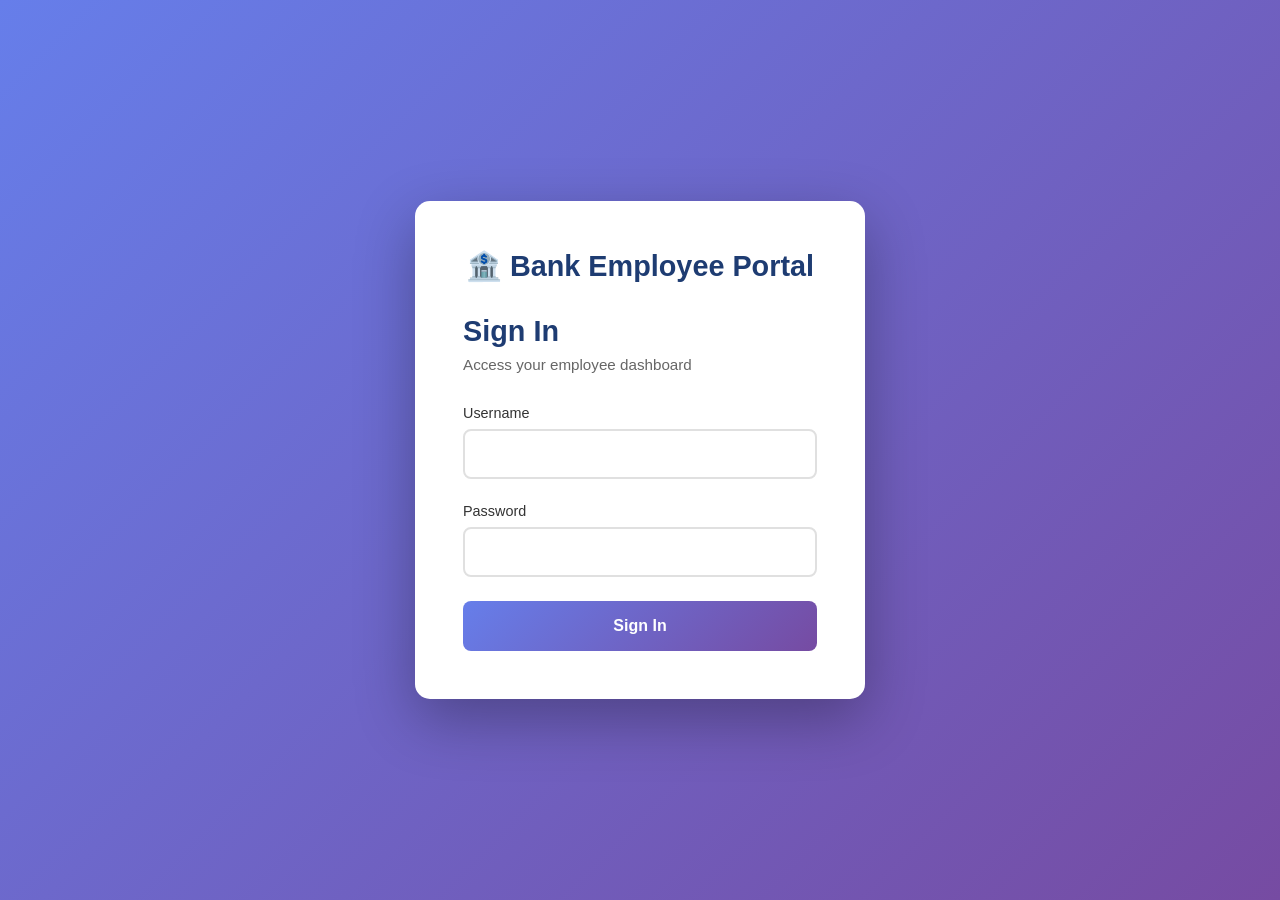
==== index.html @ 93890102 "Initial commit - Bank Employee Portal with watsonx Orchestrate" ====
<!DOCTYPE html>
<html lang="en">
<head>
    <meta charset="UTF-8">
    <meta name="viewport" content="width=device-width, initial-scale=1.0">
    <title>Hancock Whitney Employee Portal</title>
    <link rel="stylesheet" href="styles.css">
</head>
<body>
    <header>
        <div class="header-container">
            <div class="logo">
                <h1>🏦 Hancock Whitney Employee Portal</h1>
            </div>
            <nav>
                <ul>
                    <li><a href="#dashboard">Dashboard</a></li>
                    <li><a href="#customers">Customers</a></li>
                    <li><a href="#reports">Reports</a></li>
                    <li><a href="#help">Help</a></li>
                    <li><span id="userDisplay" class="user-display"></span></li>
                    <li><button onclick="logout()" class="logout-btn">Logout</button></li>
                </ul>
            </nav>
        </div>
    </header>

    <main>
        <div class="container">
            <section class="welcome-section">
                <h2>Welcome to Your Employee Portal</h2>
                <p>This website is for demo purposes only. Please click the chat in the bottom right corner to ask questions about policies and guidelines.</p>
            </section>

            <section class="quick-actions">
                <h3>Quick Actions</h3>
                <div class="action-grid">
                    <div class="action-card">
                        <div class="icon">👤</div>
                        <h4>Customer Lookup</h4>
                        <p>Search and view customer accounts</p>
                    </div>
                    <div class="action-card">
                        <div class="icon">💳</div>
                        <h4>Account Services</h4>
                        <p>Manage accounts and transactions</p>
                    </div>
                    <div class="action-card">
                        <div class="icon">📊</div>
                        <h4>Reports</h4>
                        <p>Generate and view reports</p>
                    </div>
                    <div class="action-card">
                        <div class="icon">🔒</div>
                        <h4>Security</h4>
                        <p>Fraud detection and alerts</p>
                    </div>
                </div>
            </section>

            <section class="assistant-info">
                <h3>Need Help?</h3>
                <p>Click the chat icon in the bottom right corner to speak with our AI assistant. Get instant help with:</p>
                <ul>
                    <li>Policy Documents</li>
                    <li>Guideline Documents</li>
                </ul>
            </section>
        </div>
    </main>

    <footer>
        <div class="footer-container">
            <p>&copy; 2024 Bank Employee Portal. All rights reserved.</p>
            <p>For technical support, contact IT Help Desk</p>
        </div>
    </footer>

    <!-- IBM watsonx Orchestrate Chat Widget -->
    <div id="root"></div>
    
    <!-- Authentication Script -->
    <script src="auth.js"></script>
    <script>
      // Check authentication on page load
      if (!checkAuth()) {
        window.location.href = 'login.html';
      }
      
      // Display logged-in user
      const username = sessionStorage.getItem('username');
      if (username) {
        document.getElementById('userDisplay').textContent = `Welcome, ${username}`;
      }
    </script>
    
    <script>
      // Event handlers for chat customization
      function onChatLoad(instance) {
        console.log('Chat loaded successfully');
        
        // Handle authentication token refresh when needed
        instance.on('authTokenNeeded', async function(event) {
          console.log('Auth token needed, refreshing...');
          // In production, you would fetch a new JWT from your server here
          // For now, we'll use the API key directly
          event.authToken = 'vhNgmhcjb_l2RVDq21Oc5YklR5UnknqqTLTtj8nGH4Om';
        });
        
        instance.on('chat:ready', function(event) {
          console.log('Chat is ready for user interaction');
        });
      }
      
      // Configure IBM watsonx Orchestrate
      window.wxOConfiguration = {
        orchestrationID: "1d334f6f5c4a402389b1001f50d6565d_47c38f8e-44f5-4baf-a53e-3034947b68eb",
        hostURL: "https://us-south.watson-orchestrate.cloud.ibm.com",
        rootElementID: "root",
        showLauncher: false,  // Show chat immediately without launcher button
        deploymentPlatform: "ibmcloud",
        crn: "crn:v1:bluemix:public:watsonx-orchestrate:us-south:a/1d334f6f5c4a402389b1001f50d6565d:47c38f8e-44f5-4baf-a53e-3034947b68eb::",
        chatOptions: {
            agentId: "9f708ab0-4b49-4d2e-bfbb-eb3b4a79520a",
            agentEnvironmentId: "9aaf2025-519f-47b4-b2a9-1fd4fb14f477",
            onLoad: onChatLoad
        },
        layout: {
            form: 'float',  // Floating chat window
            width: '800px',  // Increased from 400px for better readability
            height: '700px', // Increased from 600px for more content
            showOrchestrateHeader: true
        },
        style: {
            headerColor: '#1e3c72',
            userMessageBackgroundColor: '#2a5298',
            primaryColor: '#667eea',
            showBackgroundGradient: true
        }
      };
      
      setTimeout(function () {
        const script = document.createElement('script');
        script.src = `${window.wxOConfiguration.hostURL}/wxochat/wxoLoader.js?embed=true`;
        script.addEventListener('load', function () {
            wxoLoader.init();
        });
        document.head.appendChild(script);
      }, 0);
    </script>
</body>
</html>
---- styles.css ----
* {
    margin: 0;
    padding: 0;
    box-sizing: border-box;
}

body {
    font-family: 'Segoe UI', Tahoma, Geneva, Verdana, sans-serif;
    line-height: 1.6;
    color: #333;
    background-color: #f5f7fa;
}

/* Header Styles */
header {
    background: linear-gradient(135deg, #1e3c72 0%, #2a5298 100%);
    color: white;
    padding: 1rem 0;
    box-shadow: 0 2px 10px rgba(0, 0, 0, 0.1);
}

.header-container {
    max-width: 1200px;
    margin: 0 auto;
    padding: 0 2rem;
    display: flex;
    justify-content: space-between;
    align-items: center;
}

.logo h1 {
    font-size: 1.5rem;
    font-weight: 600;
}

nav ul {
    list-style: none;
    display: flex;
    gap: 2rem;
}

nav a {
    color: white;
    text-decoration: none;
    font-weight: 500;
    transition: opacity 0.3s;
}

nav a:hover {
    opacity: 0.8;
}

.user-display {
    color: white;
    font-weight: 500;
    padding: 0.5rem 1rem;
    background: rgba(255, 255, 255, 0.1);
    border-radius: 20px;
}

.logout-btn {
    background: rgba(255, 255, 255, 0.2);
    color: white;
    border: 1px solid rgba(255, 255, 255, 0.3);
    padding: 0.5rem 1.5rem;
    border-radius: 20px;
    font-weight: 500;
    cursor: pointer;
    transition: all 0.3s;
}

.logout-btn:hover {
    background: rgba(255, 255, 255, 0.3);
    transform: translateY(-2px);
}

/* Main Content */
main {
    min-height: calc(100vh - 200px);
    padding: 2rem 0;
}

.container {
    max-width: 1200px;
    margin: 0 auto;
    padding: 0 2rem;
}

/* Welcome Section */
.welcome-section {
    background: white;
    padding: 2rem;
    border-radius: 10px;
    box-shadow: 0 2px 10px rgba(0, 0, 0, 0.05);
    margin-bottom: 2rem;
}

.welcome-section h2 {
    color: #1e3c72;
    margin-bottom: 1rem;
    font-size: 2rem;
}

.welcome-section p {
    color: #666;
    font-size: 1.1rem;
}

/* Quick Actions */
.quick-actions {
    margin-bottom: 2rem;
}

.quick-actions h3 {
    color: #1e3c72;
    margin-bottom: 1.5rem;
    font-size: 1.5rem;
}

.action-grid {
    display: grid;
    grid-template-columns: repeat(auto-fit, minmax(250px, 1fr));
    gap: 1.5rem;
}

.action-card {
    background: white;
    padding: 2rem;
    border-radius: 10px;
    box-shadow: 0 2px 10px rgba(0, 0, 0, 0.05);
    transition: transform 0.3s, box-shadow 0.3s;
    cursor: pointer;
    text-align: center;
}

.action-card:hover {
    transform: translateY(-5px);
    box-shadow: 0 5px 20px rgba(0, 0, 0, 0.1);
}

.action-card .icon {
    font-size: 3rem;
    margin-bottom: 1rem;
}

.action-card h4 {
    color: #1e3c72;
    margin-bottom: 0.5rem;
    font-size: 1.2rem;
}

.action-card p {
    color: #666;
    font-size: 0.9rem;
}

/* Assistant Info Section */
.assistant-info {
    background: linear-gradient(135deg, #667eea 0%, #764ba2 100%);
    color: white;
    padding: 2rem;
    border-radius: 10px;
    box-shadow: 0 2px 10px rgba(0, 0, 0, 0.1);
}

.assistant-info h3 {
    margin-bottom: 1rem;
    font-size: 1.5rem;
}

.assistant-info p {
    margin-bottom: 1rem;
    font-size: 1.1rem;
}

.assistant-info ul {
    list-style: none;
    padding-left: 0;
}

.assistant-info li {
    padding: 0.5rem 0;
    padding-left: 1.5rem;
    position: relative;
}

.assistant-info li:before {
    content: "✓";
    position: absolute;
    left: 0;
    font-weight: bold;
}

/* Footer */
footer {
    background: #2c3e50;
    color: white;
    padding: 2rem 0;
    margin-top: 3rem;
}

.footer-container {
    max-width: 1200px;
    margin: 0 auto;
    padding: 0 2rem;
    text-align: center;
}

.footer-container p {
    margin: 0.5rem 0;
    opacity: 0.8;
}

/* Responsive Design */
@media (max-width: 768px) {
    .header-container {
        flex-direction: column;
        gap: 1rem;
    }

    nav ul {
        flex-direction: column;
        gap: 0.5rem;
        text-align: center;
    }

    .action-grid {
        grid-template-columns: 1fr;
    }

    .welcome-section h2 {
        font-size: 1.5rem;
    }
}

/* Chat Widget Styling Override */
#root {
    z-index: 1000;
}

/* Made with Bob */
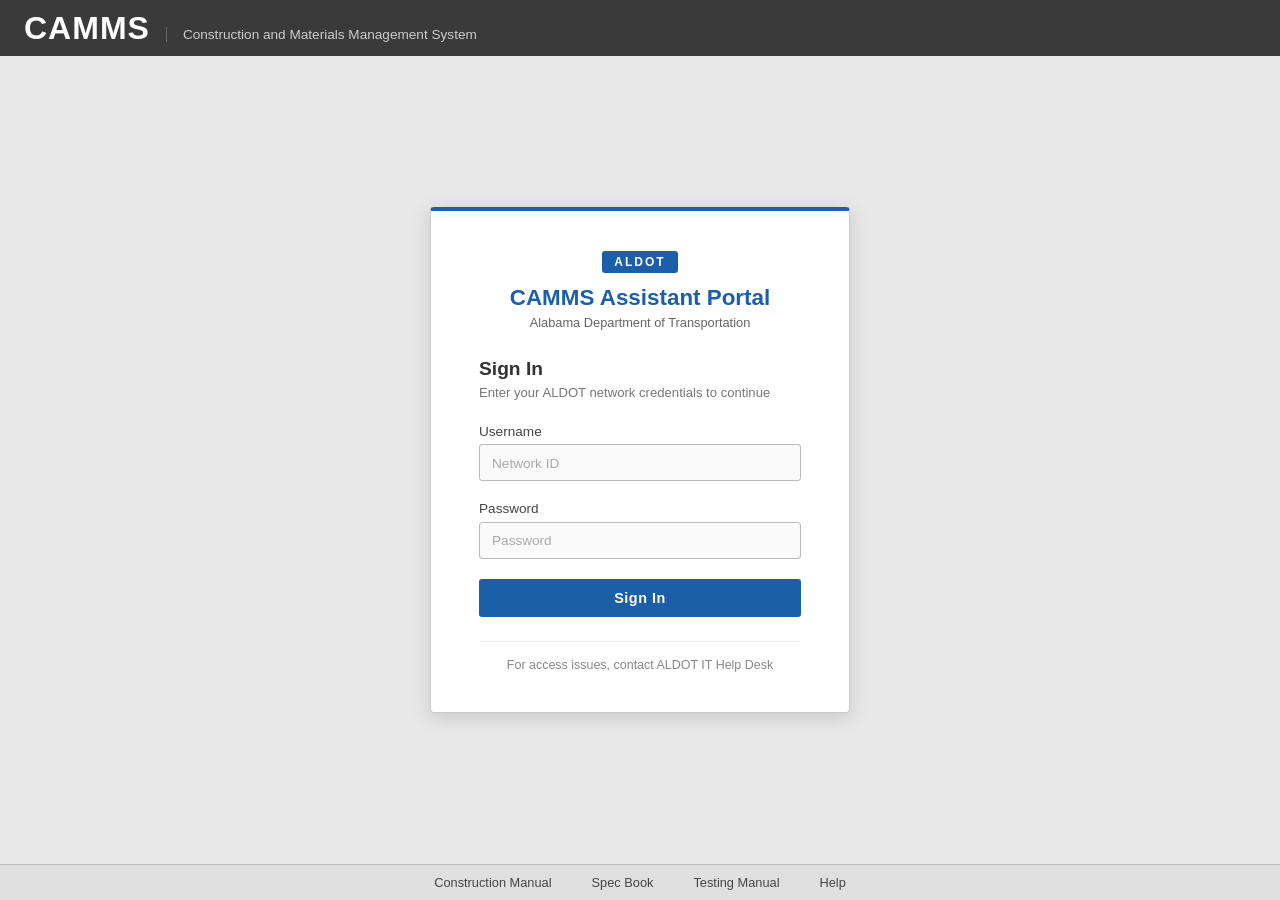
==== commit 3e3593a9: "Add ALDOT demo files and updates" ====
--- a/index.html
+++ b/index.html
@@ -3,82 +3,131 @@
 <head>
     <meta charset="UTF-8">
     <meta name="viewport" content="width=device-width, initial-scale=1.0">
-    <title>Hancock Whitney Employee Portal</title>
+    <title>CAMMS - Construction and Materials Management System</title>
     <link rel="stylesheet" href="styles.css">
 </head>
 <body>
-    <header>
-        <div class="header-container">
-            <div class="logo">
-                <h1>🏦 Hancock Whitney Employee Portal</h1>
+
+    <!-- Top Header Bar (dark gray) -->
+    <div class="top-header">
+        <div class="top-header-left">
+            <span class="camms-logo">CAMMS</span>
+            <span class="camms-subtitle">Construction and Materials Management System</span>
+        </div>
+        <div class="top-header-right">
+            <div class="user-info">
+                <div class="user-date" id="currentDate"></div>
+                <div class="user-name" id="userDisplay">Smith, Laura A. | Contracts Section, Office Engineer</div>
+                <a href="#" class="change-office">Change Office</a>
             </div>
-            <nav>
-                <ul>
-                    <li><a href="#dashboard">Dashboard</a></li>
-                    <li><a href="#customers">Customers</a></li>
-                    <li><a href="#reports">Reports</a></li>
-                    <li><a href="#help">Help</a></li>
-                    <li><span id="userDisplay" class="user-display"></span></li>
-                    <li><button onclick="logout()" class="logout-btn">Logout</button></li>
-                </ul>
-            </nav>
         </div>
-    </header>
+    </div>
 
-    <main>
-        <div class="container">
-            <section class="welcome-section">
-                <h2>Welcome to Your Employee Portal</h2>
-                <p>This website is for demo purposes only. Please click the chat in the bottom right corner to ask questions about policies and guidelines.</p>
-            </section>
+    <!-- Blue Navigation Bar -->
+    <div class="blue-nav">
+        <div class="blue-nav-left">
+            <span class="sysadmin-label">SysAdmin</span>
+        </div>
+        <div class="blue-nav-right">
+            <a href="#" class="nav-tab active">Worker</a>
+            <a href="#" class="nav-tab">Search</a>
+            <a href="#" class="nav-tab">Facility</a>
+            <a href="#" class="nav-tab">Vendor</a>
+            <a href="#" class="nav-tab">Worker Merge</a>
+            <a href="#" class="nav-tab">More</a>
+            <button onclick="logout()" class="logout-btn-nav">Logout</button>
+        </div>
+    </div>
 
-            <section class="quick-actions">
-                <h3>Quick Actions</h3>
-                <div class="action-grid">
-                    <div class="action-card">
-                        <div class="icon">👤</div>
-                        <h4>Customer Lookup</h4>
-                        <p>Search and view customer accounts</p>
-                    </div>
-                    <div class="action-card">
-                        <div class="icon">💳</div>
-                        <h4>Account Services</h4>
-                        <p>Manage accounts and transactions</p>
-                    </div>
-                    <div class="action-card">
-                        <div class="icon">📊</div>
-                        <h4>Reports</h4>
-                        <p>Generate and view reports</p>
-                    </div>
-                    <div class="action-card">
-                        <div class="icon">🔒</div>
-                        <h4>Security</h4>
-                        <p>Fraud detection and alerts</p>
+    <!-- Main Layout: Sidebar + Content -->
+    <div class="main-layout">
+
+        <!-- Left Sidebar -->
+        <aside class="sidebar">
+            <a href="#" class="sidebar-back">&#9664; Back to Worker Summary</a>
+            <ul class="sidebar-menu">
+                <li class="sidebar-item active">
+                    <span class="sidebar-arrow">&#9658;</span>
+                    <a href="#">Demographics</a>
+                </li>
+                <li class="sidebar-item">
+                    <a href="#">Additional Info</a>
+                </li>
+                <li class="sidebar-item">
+                    <a href="#">Certifications</a>
+                </li>
+                <li class="sidebar-item">
+                    <a href="#">Legacy User IDs/Tech IDs</a>
+                </li>
+                <li class="sidebar-item">
+                    <a href="#">Subordinates</a>
+                </li>
+                <li class="sidebar-item">
+                    <a href="#">Worker Assignments</a>
+                </li>
+            </ul>
+        </aside>
+
+        <!-- Main Content Area -->
+        <main class="content-area">
+            <h2 class="page-title">CAMMS Assistant</h2>
+            <p class="page-subtitle">
+                Welcome to the CAMMS AI Assistant Portal. Use the assistant below to get help navigating the 
+                Construction and Materials Management System, look up worker records, certifications, vendor 
+                information, and more.
+            </p>
+
+            <!-- Info Cards -->
+            <div class="info-grid">
+                <div class="info-card">
+                    <div class="info-card-icon">👷</div>
+                    <div class="info-card-body">
+                        <h4>Worker Management</h4>
+                        <p>Look up demographics, certifications, assignments, and subordinate records</p>
                     </div>
                 </div>
-            </section>
+                <div class="info-card">
+                    <div class="info-card-icon">🏗️</div>
+                    <div class="info-card-body">
+                        <h4>Facility & Vendor</h4>
+                        <p>Search facility locations, vendor profiles, and contract information</p>
+                    </div>
+                </div>
+                <div class="info-card">
+                    <div class="info-card-icon">📋</div>
+                    <div class="info-card-body">
+                        <h4>Certifications</h4>
+                        <p>Review worker certifications, expiration dates, and compliance status</p>
+                    </div>
+                </div>
+                <div class="info-card">
+                    <div class="info-card-icon">🔍</div>
+                    <div class="info-card-body">
+                        <h4>System Search</h4>
+                        <p>Search across all CAMMS modules including workers, vendors, and facilities</p>
+                    </div>
+                </div>
+            </div>
 
-            <section class="assistant-info">
-                <h3>Need Help?</h3>
-                <p>Click the chat icon in the bottom right corner to speak with our AI assistant. Get instant help with:</p>
-                <ul>
-                    <li>Policy Documents</li>
-                    <li>Guideline Documents</li>
-                </ul>
-            </section>
-        </div>
-    </main>
+            <!-- Assistant Prompt Section -->
+            <div class="assistant-banner">
+                <strong>AI Assistant Active</strong> — Ask the CAMMS Assistant in the bottom right corner for help with any CAMMS task, record lookup, or system navigation question.
+            </div>
+        </main>
+    </div>
 
-    <footer>
-        <div class="footer-container">
-            <p>&copy; 2024 Bank Employee Portal. All rights reserved.</p>
-            <p>For technical support, contact IT Help Desk</p>
-        </div>
+    <!-- Bottom Footer Bar -->
+    <footer class="bottom-footer">
+        <a href="#">Construction Manual</a>
+        <a href="#">Spec Book</a>
+        <a href="#">Testing Manual</a>
+        <a href="#">🔍 Search</a>
+        <a href="#">Help</a>
     </footer>
 
     <!-- IBM watsonx Orchestrate Chat Widget -->
     <div id="root"></div>
-    
+
     <!-- Authentication Script -->
     <script src="auth.js"></script>
     <script>
@@ -86,59 +135,46 @@
       if (!checkAuth()) {
         window.location.href = 'login.html';
       }
-      
+
       // Display logged-in user
       const username = sessionStorage.getItem('username');
       if (username) {
-        document.getElementById('userDisplay').textContent = `Welcome, ${username}`;
+        document.getElementById('userDisplay').textContent = `${username} | ALDOT, CAMMS User`;
       }
+
+      // Set current date
+      const now = new Date();
+      const options = { weekday: 'long', year: 'numeric', month: 'long', day: 'numeric' };
+      document.getElementById('currentDate').textContent = now.toLocaleDateString('en-US', options);
     </script>
-    
+
     <script>
-      // Event handlers for chat customization
-      function onChatLoad(instance) {
-        console.log('Chat loaded successfully');
-        
-        // Handle authentication token refresh when needed
-        instance.on('authTokenNeeded', async function(event) {
-          console.log('Auth token needed, refreshing...');
-          // In production, you would fetch a new JWT from your server here
-          // For now, we'll use the API key directly
-          event.authToken = 'vhNgmhcjb_l2RVDq21Oc5YklR5UnknqqTLTtj8nGH4Om';
-        });
-        
-        instance.on('chat:ready', function(event) {
-          console.log('Chat is ready for user interaction');
-        });
-      }
-      
-      // Configure IBM watsonx Orchestrate
       window.wxOConfiguration = {
-        orchestrationID: "1d334f6f5c4a402389b1001f50d6565d_47c38f8e-44f5-4baf-a53e-3034947b68eb",
+        orchestrationID: "fa659bb7d5db4aa08644b6101baf15ca_46263361-8967-4fa5-aa6e-21ac5518ca40",
         hostURL: "https://us-south.watson-orchestrate.cloud.ibm.com",
         rootElementID: "root",
-        showLauncher: false,  // Show chat immediately without launcher button
+        showLauncher: false,  // Hide the launcher button
+        openChatByDefault: true,  // Open chat window automatically
         deploymentPlatform: "ibmcloud",
-        crn: "crn:v1:bluemix:public:watsonx-orchestrate:us-south:a/1d334f6f5c4a402389b1001f50d6565d:47c38f8e-44f5-4baf-a53e-3034947b68eb::",
+        crn: "crn:v1:bluemix:public:watsonx-orchestrate:us-south:a/fa659bb7d5db4aa08644b6101baf15ca:46263361-8967-4fa5-aa6e-21ac5518ca40::",
         chatOptions: {
-            agentId: "9f708ab0-4b49-4d2e-bfbb-eb3b4a79520a",
-            agentEnvironmentId: "9aaf2025-519f-47b4-b2a9-1fd4fb14f477",
-            onLoad: onChatLoad
+            agentId: "f9a83ac1-6e2e-4582-90de-c2eda44fb341", 
+            agentEnvironmentId: "0fba6fc2-104e-45cf-8785-bfa0c2cd3023",
         },
         layout: {
-            form: 'float',  // Floating chat window
-            width: '800px',  // Increased from 400px for better readability
-            height: '700px', // Increased from 600px for more content
-            showOrchestrateHeader: true
+            form: 'float',
+            width: '1000px',
+            height: '700px',
+            showOrchestrateHeader: true,
+            isOpen: true
         },
         style: {
-            headerColor: '#1e3c72',
-            userMessageBackgroundColor: '#2a5298',
-            primaryColor: '#667eea',
+            headerColor: '#1a5fa8',
+            userMessageBackgroundColor: '#2a6fc0',
+            primaryColor: '#1a5fa8',
             showBackgroundGradient: true
         }
       };
-      
       setTimeout(function () {
         const script = document.createElement('script');
         script.src = `${window.wxOConfiguration.hostURL}/wxochat/wxoLoader.js?embed=true`;
--- a/styles.css
+++ b/styles.css
@@ -6,236 +6,367 @@
 
 body {
     font-family: 'Segoe UI', Tahoma, Geneva, Verdana, sans-serif;
-    line-height: 1.6;
+    line-height: 1.5;
     color: #333;
-    background-color: #f5f7fa;
-}
-
-/* Header Styles */
-header {
-    background: linear-gradient(135deg, #1e3c72 0%, #2a5298 100%);
-    color: white;
-    padding: 1rem 0;
-    box-shadow: 0 2px 10px rgba(0, 0, 0, 0.1);
-}
-
-.header-container {
-    max-width: 1200px;
-    margin: 0 auto;
-    padding: 0 2rem;
+    background-color: #e8e8e8;
+    display: flex;
+    flex-direction: column;
+    min-height: 100vh;
+}
+
+/* =====================
+   TOP HEADER (dark gray)
+   ===================== */
+.top-header {
+    background-color: #3a3a3a;
+    color: white;
     display: flex;
     justify-content: space-between;
     align-items: center;
-}
-
-.logo h1 {
-    font-size: 1.5rem;
-    font-weight: 600;
-}
-
-nav ul {
-    list-style: none;
-    display: flex;
-    gap: 2rem;
-}
-
-nav a {
-    color: white;
-    text-decoration: none;
-    font-weight: 500;
-    transition: opacity 0.3s;
-}
-
-nav a:hover {
-    opacity: 0.8;
-}
-
-.user-display {
-    color: white;
-    font-weight: 500;
-    padding: 0.5rem 1rem;
+    padding: 0.5rem 1.5rem;
+    min-height: 52px;
+}
+
+.top-header-left {
+    display: flex;
+    align-items: baseline;
+    gap: 1rem;
+}
+
+.camms-logo {
+    font-size: 2rem;
+    font-weight: 700;
+    color: white;
+    letter-spacing: 1px;
+    font-family: Arial, sans-serif;
+}
+
+.camms-subtitle {
+    font-size: 0.85rem;
+    color: #ccc;
+    border-left: 1px solid #666;
+    padding-left: 1rem;
+}
+
+.top-header-right {
+    text-align: right;
+}
+
+.user-info {
+    display: flex;
+    flex-direction: column;
+    align-items: flex-end;
+    gap: 0.1rem;
+}
+
+.user-date {
+    font-size: 0.75rem;
+    color: #ccc;
+}
+
+.user-name {
+    font-size: 0.8rem;
+    color: #eee;
+}
+
+.change-office {
+    font-size: 0.75rem;
+    color: #7ab3e0;
+    text-decoration: none;
+}
+
+.change-office:hover {
+    text-decoration: underline;
+}
+
+/* =====================
+   BLUE NAVIGATION BAR
+   ===================== */
+.blue-nav {
+    background: linear-gradient(180deg, #2a6fc0 0%, #1a5fa8 100%);
+    display: flex;
+    justify-content: space-between;
+    align-items: stretch;
+    padding: 0 1.5rem;
+    min-height: 36px;
+    border-bottom: 2px solid #1450a0;
+}
+
+.blue-nav-left {
+    display: flex;
+    align-items: center;
+}
+
+.sysadmin-label {
+    color: white;
+    font-size: 0.85rem;
+    font-weight: 600;
+    padding: 0 0.75rem;
+}
+
+.blue-nav-right {
+    display: flex;
+    align-items: stretch;
+    gap: 0;
+}
+
+.nav-tab {
+    color: rgba(255, 255, 255, 0.85);
+    text-decoration: none;
+    font-size: 0.82rem;
+    padding: 0 1rem;
+    display: flex;
+    align-items: center;
+    border-bottom: 3px solid transparent;
+    transition: background 0.2s, border-color 0.2s;
+    white-space: nowrap;
+}
+
+.nav-tab:hover {
     background: rgba(255, 255, 255, 0.1);
-    border-radius: 20px;
-}
-
-.logout-btn {
-    background: rgba(255, 255, 255, 0.2);
+    color: white;
+}
+
+.nav-tab.active {
+    color: white;
+    font-weight: 600;
+    border-bottom: 3px solid white;
+    background: rgba(255, 255, 255, 0.1);
+}
+
+.logout-btn-nav {
+    background: rgba(255, 255, 255, 0.15);
     color: white;
     border: 1px solid rgba(255, 255, 255, 0.3);
-    padding: 0.5rem 1.5rem;
-    border-radius: 20px;
+    padding: 0.25rem 1rem;
+    font-size: 0.8rem;
     font-weight: 500;
     cursor: pointer;
-    transition: all 0.3s;
-}
-
-.logout-btn:hover {
-    background: rgba(255, 255, 255, 0.3);
-    transform: translateY(-2px);
-}
-
-/* Main Content */
-main {
-    min-height: calc(100vh - 200px);
-    padding: 2rem 0;
-}
-
-.container {
-    max-width: 1200px;
-    margin: 0 auto;
-    padding: 0 2rem;
-}
-
-/* Welcome Section */
-.welcome-section {
+    margin: 4px 0 4px 0.5rem;
+    border-radius: 3px;
+    transition: background 0.2s;
+}
+
+.logout-btn-nav:hover {
+    background: rgba(255, 255, 255, 0.25);
+}
+
+/* =====================
+   MAIN LAYOUT
+   ===================== */
+.main-layout {
+    display: flex;
+    flex: 1;
+    min-height: calc(100vh - 52px - 36px - 36px);
+}
+
+/* =====================
+   LEFT SIDEBAR
+   ===================== */
+.sidebar {
+    width: 220px;
+    min-width: 220px;
+    background-color: #d8d8d8;
+    border-right: 1px solid #bbb;
+    padding-top: 0.75rem;
+}
+
+.sidebar-back {
+    display: block;
+    font-size: 0.8rem;
+    color: #1a5fa8;
+    text-decoration: none;
+    padding: 0.4rem 1rem 0.75rem 1rem;
+}
+
+.sidebar-back:hover {
+    text-decoration: underline;
+}
+
+.sidebar-menu {
+    list-style: none;
+    padding: 0;
+    margin: 0;
+}
+
+.sidebar-item {
+    display: flex;
+    align-items: center;
+    padding: 0.45rem 0.75rem;
+    font-size: 0.85rem;
+    border-bottom: 1px solid #c8c8c8;
+    position: relative;
+}
+
+.sidebar-item a {
+    color: #333;
+    text-decoration: none;
+    flex: 1;
+}
+
+.sidebar-item a:hover {
+    color: #1a5fa8;
+    text-decoration: underline;
+}
+
+.sidebar-item.active {
+    background-color: #c0c0c0;
+}
+
+.sidebar-item.active a {
+    color: #1a5fa8;
+    font-weight: 600;
+}
+
+.sidebar-arrow {
+    color: #1a5fa8;
+    font-size: 0.7rem;
+    margin-right: 0.4rem;
+}
+
+/* =====================
+   MAIN CONTENT AREA
+   ===================== */
+.content-area {
+    flex: 1;
+    background-color: #f0f0f0;
+    padding: 1.5rem 2rem;
+    overflow-y: auto;
+}
+
+.page-title {
+    color: #1a5fa8;
+    font-size: 1.4rem;
+    font-weight: 600;
+    margin-bottom: 0.5rem;
+    border-bottom: 1px solid #ccc;
+    padding-bottom: 0.5rem;
+}
+
+.page-subtitle {
+    color: #555;
+    font-size: 0.9rem;
+    margin-bottom: 1.5rem;
+    max-width: 800px;
+}
+
+/* Info Cards Grid */
+.info-grid {
+    display: grid;
+    grid-template-columns: repeat(auto-fit, minmax(220px, 1fr));
+    gap: 1rem;
+    margin-bottom: 1.5rem;
+}
+
+.info-card {
     background: white;
-    padding: 2rem;
-    border-radius: 10px;
-    box-shadow: 0 2px 10px rgba(0, 0, 0, 0.05);
-    margin-bottom: 2rem;
-}
-
-.welcome-section h2 {
-    color: #1e3c72;
-    margin-bottom: 1rem;
-    font-size: 2rem;
-}
-
-.welcome-section p {
+    border: 1px solid #ccc;
+    border-radius: 4px;
+    padding: 1rem 1.25rem;
+    display: flex;
+    align-items: flex-start;
+    gap: 0.75rem;
+    box-shadow: 0 1px 3px rgba(0,0,0,0.06);
+    transition: box-shadow 0.2s;
+    cursor: pointer;
+}
+
+.info-card:hover {
+    box-shadow: 0 3px 10px rgba(0,0,0,0.12);
+}
+
+.info-card-icon {
+    font-size: 1.8rem;
+    line-height: 1;
+    margin-top: 0.1rem;
+}
+
+.info-card-body h4 {
+    color: #1a5fa8;
+    font-size: 0.9rem;
+    font-weight: 600;
+    margin-bottom: 0.3rem;
+}
+
+.info-card-body p {
     color: #666;
-    font-size: 1.1rem;
-}
-
-/* Quick Actions */
-.quick-actions {
-    margin-bottom: 2rem;
-}
-
-.quick-actions h3 {
-    color: #1e3c72;
-    margin-bottom: 1.5rem;
-    font-size: 1.5rem;
-}
-
-.action-grid {
-    display: grid;
-    grid-template-columns: repeat(auto-fit, minmax(250px, 1fr));
-    gap: 1.5rem;
-}
-
-.action-card {
-    background: white;
-    padding: 2rem;
-    border-radius: 10px;
-    box-shadow: 0 2px 10px rgba(0, 0, 0, 0.05);
-    transition: transform 0.3s, box-shadow 0.3s;
-    cursor: pointer;
-    text-align: center;
-}
-
-.action-card:hover {
-    transform: translateY(-5px);
-    box-shadow: 0 5px 20px rgba(0, 0, 0, 0.1);
-}
-
-.action-card .icon {
-    font-size: 3rem;
-    margin-bottom: 1rem;
-}
-
-.action-card h4 {
-    color: #1e3c72;
-    margin-bottom: 0.5rem;
-    font-size: 1.2rem;
-}
-
-.action-card p {
-    color: #666;
-    font-size: 0.9rem;
-}
-
-/* Assistant Info Section */
-.assistant-info {
-    background: linear-gradient(135deg, #667eea 0%, #764ba2 100%);
-    color: white;
-    padding: 2rem;
-    border-radius: 10px;
-    box-shadow: 0 2px 10px rgba(0, 0, 0, 0.1);
-}
-
-.assistant-info h3 {
-    margin-bottom: 1rem;
-    font-size: 1.5rem;
-}
-
-.assistant-info p {
-    margin-bottom: 1rem;
-    font-size: 1.1rem;
-}
-
-.assistant-info ul {
-    list-style: none;
-    padding-left: 0;
-}
-
-.assistant-info li {
-    padding: 0.5rem 0;
-    padding-left: 1.5rem;
-    position: relative;
-}
-
-.assistant-info li:before {
-    content: "✓";
-    position: absolute;
-    left: 0;
-    font-weight: bold;
-}
-
-/* Footer */
-footer {
-    background: #2c3e50;
-    color: white;
-    padding: 2rem 0;
-    margin-top: 3rem;
-}
-
-.footer-container {
-    max-width: 1200px;
-    margin: 0 auto;
-    padding: 0 2rem;
-    text-align: center;
-}
-
-.footer-container p {
-    margin: 0.5rem 0;
-    opacity: 0.8;
-}
-
-/* Responsive Design */
-@media (max-width: 768px) {
-    .header-container {
-        flex-direction: column;
-        gap: 1rem;
-    }
-
-    nav ul {
-        flex-direction: column;
-        gap: 0.5rem;
-        text-align: center;
-    }
-
-    .action-grid {
-        grid-template-columns: 1fr;
-    }
-
-    .welcome-section h2 {
-        font-size: 1.5rem;
-    }
-}
-
-/* Chat Widget Styling Override */
+    font-size: 0.8rem;
+    line-height: 1.4;
+}
+
+/* Assistant Banner */
+.assistant-banner {
+    background: #ddeeff;
+    border: 1px solid #a8c8f0;
+    border-left: 4px solid #1a5fa8;
+    border-radius: 4px;
+    padding: 0.75rem 1rem;
+    font-size: 0.85rem;
+    color: #1a3a6a;
+}
+
+.assistant-banner strong {
+    color: #1a5fa8;
+}
+
+/* =====================
+   BOTTOM FOOTER
+   ===================== */
+.bottom-footer {
+    background-color: #e0e0e0;
+    border-top: 1px solid #bbb;
+    display: flex;
+    justify-content: center;
+    align-items: center;
+    gap: 2.5rem;
+    padding: 0.6rem 1.5rem;
+    min-height: 36px;
+}
+
+.bottom-footer a {
+    color: #444;
+    text-decoration: none;
+    font-size: 0.8rem;
+}
+
+.bottom-footer a:hover {
+    color: #1a5fa8;
+    text-decoration: underline;
+}
+
+/* =====================
+   CHAT WIDGET
+   ===================== */
 #root {
     z-index: 1000;
 }
 
+/* =====================
+   RESPONSIVE
+   ===================== */
+@media (max-width: 768px) {
+    .sidebar {
+        display: none;
+    }
+
+    .top-header {
+        flex-direction: column;
+        align-items: flex-start;
+        gap: 0.5rem;
+    }
+
+    .blue-nav {
+        flex-direction: column;
+        padding: 0.5rem 1rem;
+    }
+
+    .blue-nav-right {
+        flex-wrap: wrap;
+    }
+
+    .info-grid {
+        grid-template-columns: 1fr;
+    }
+}
+
 /* Made with Bob */
